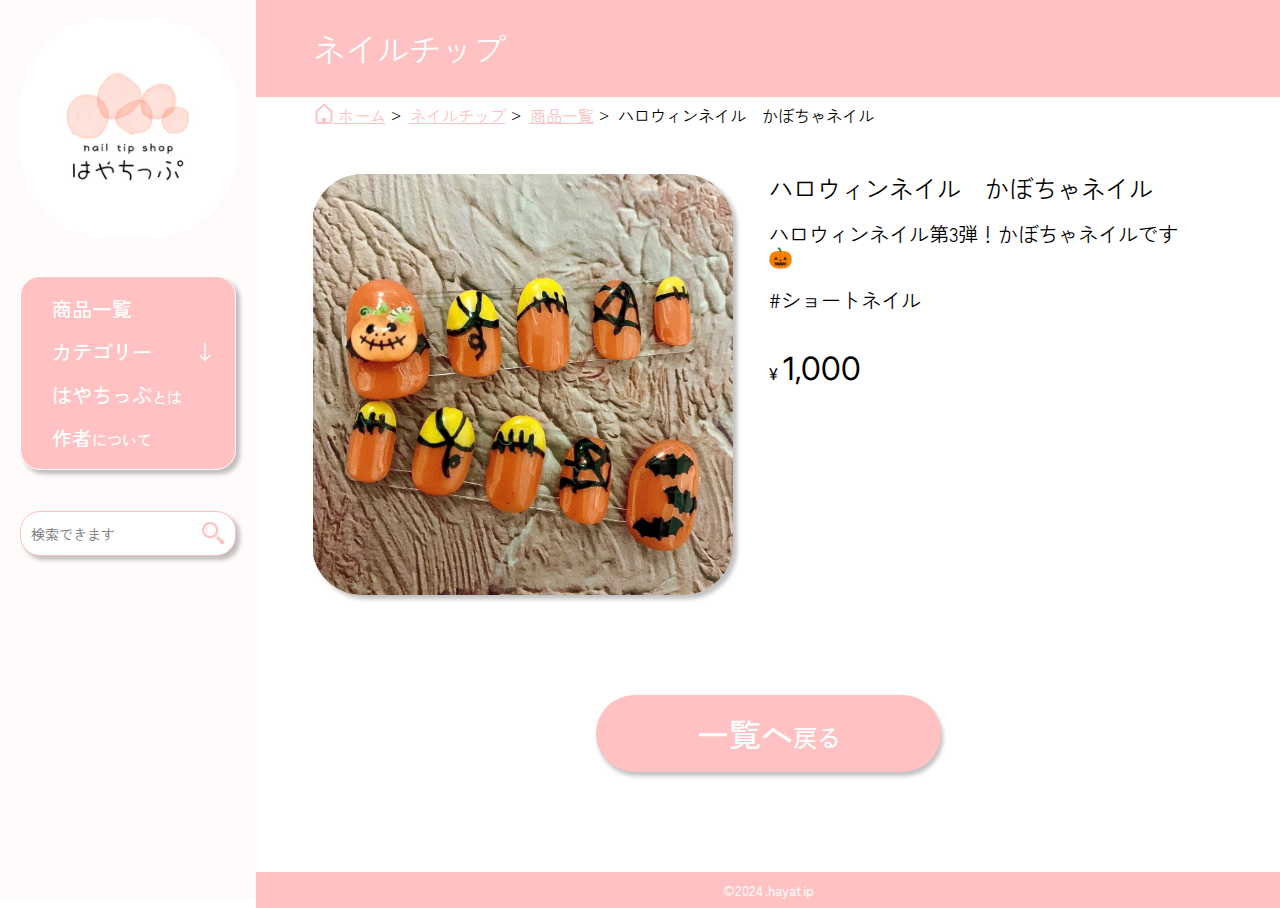
==== html/single.html @ aadc91e4 "詳細ページ" ====
<html lang="ja">
<head>
<meta charset="UTF-8">
<meta name="viewport" content="width=device-width, initial-scale=1">
<title>はやちっぷ - nail tip shop</title>
<link rel="stylesheet" href="css/reset.css">
<link rel="stylesheet" href="css/style.css">
<link href="https://fonts.googleapis.com/css2?family=Zen+Kaku+Gothic+Antique:wght@300;400;500;700;900&display=swap" rel="stylesheet">
<link href="https://fonts.googleapis.com/css2?family=Inter:ital,opsz,wght@0,14..32,100..900;1,14..32,100..900&display=swap" rel="stylesheet">
<link rel="stylesheet" href="js/slick.css">
<script src="js/jquery.js"></script>
<script src="js/slick.js"></script>
<script src="js/index.js"></script>
<meta name="description" content="シンプルなデザインを基本に、個性的な要素も取り入れた作品を制作しています。手頃な価格でご提供しています。">
<meta name=”keywords” content=”はやちっぷ,ネイルチップショップ,ネイルチップ販売,ハンドメイド,オリジナルネイル,ネイルチップス,”>
<link rel="icon" href="image/favicon.ico">
<!--OGP-->
<meta property="og:locale" content="ja_JP">
<meta property="og:locale" content="website">
<meta property="og:title" content="はやちっぷ - nail tip shop">
<meta property="og:description" content="シンプルなデザインを基本に、個性的な要素も取り入れた作品を制作しています。手頃な価格でご提供しています。">
<meta property="og:url" content="https://hayatip.shop/">
<meta property="og:image" content="1200-630.png">
<meta property="og:image:secure_url" content="1200-630.png">
<meta property="og:image:width" content="1200">
<meta property="og:image:height" content="630">
<meta property="og:image:alt" content="”はやちっぷ - nail tip shop">
<meta property="og:image:type" content="image/png">
<!--x-->
<meta name="twitter:card" content="summary" />
<meta name="twitter:site" content="@nytimesbits" />
<meta name="twitter:creator" content="@nickbilton" />
<meta property="og:url" content="https://hayatip.shop/" />
<meta property="og:title" content="はやちっぷ - nail tip shop" />
<meta property="og:description" content="シンプルなデザインを基本に、個性的な要素も取り入れた作品を制作しています。手頃な価格でご提供しています。" />
<meta property="og:image" content="image/png" />

<title>はやちっぷ -nail tip shop-</title>
</head>
<body class="body">

    <header class="header header--detail">
        <h1 class="logo logo--pc logo--sp"><a href="index.html"><img src="image/logo.png" alt="はやちっぷ"></a></h1>
        <div id="js-menu-btn" class="menu-btn">
            <ul>
                <li></li>
                <li></li>
                <li></li>
            </ul>
        </div>
        <nav id="js-menu" class="menu menu--pc menu--sp">
            <ul>
                <li><a href="#">商品一覧</a></li>
                <li>
                    <span class="menu_btn" id="js-category-btn">カテゴリー<i class="menu_btn_arrow"><img src="image/arrow1.svg" alt=""></i></span>
                    <ul class="menu_category" id="js-category-inner">
                        <li><a href="#">ショートネイル</a></li>
                        <li><a href="#">ロングネイル</a></li>
                        <li><a href="#">フットネイル</a></li>
                        <li><a href="#">ネイルピアス</a></li>
                        <li><a href="#">計測用ネイルチップ</a></li>
                    </ul>
                </li>
                <li><a href="#">はやちっぷ<i>とは</i></a></li>
                <li><a href="#">作者<i>について</i></a></li>
            </ul>
        </nav>

        <form action="./" class="side-search">
            <div class="side-search_box">
                <input class="side-search_box_text" type="text" placeholder="検索できます">
                <button class="side-search_box_button" type="submit">
                    <svg version="1.1" id="_x32_" xmlns="http://www.w3.org/2000/svg" xmlns:xlink="http://www.w3.org/1999/xlink" x="0px" y="0px" viewBox="0 0 512 512" xml:space="preserve">
                        <path d="M332.998,291.918c52.2-71.895,45.941-173.338-18.834-238.123c-71.736-71.728-188.468-71.728-260.195,0
                                c-71.746,71.745-71.746,188.458,0,260.204c64.775,64.775,166.218,71.034,238.104,18.844l14.222,14.203l40.916-40.916
                                L332.998,291.918z M278.488,278.333c-52.144,52.134-136.699,52.144-188.852,0c-52.152-52.153-52.152-136.717,0-188.861
                                c52.154-52.144,136.708-52.144,188.852,0C330.64,141.616,330.64,226.18,278.488,278.333z"></path>
                            <path d="M109.303,119.216c-27.078,34.788-29.324,82.646-6.756,119.614c2.142,3.489,6.709,4.603,10.208,2.46
                                c3.49-2.142,4.594-6.709,2.462-10.198v0.008c-19.387-31.7-17.45-72.962,5.782-102.771c2.526-3.228,1.946-7.898-1.292-10.405
                                C116.48,115.399,111.811,115.979,109.303,119.216z"></path>
                            <path d="M501.499,438.591L363.341,315.178l-47.98,47.98l123.403,138.168c12.548,16.234,35.144,13.848,55.447-6.456
                                C514.505,474.576,517.743,451.138,501.499,438.591z"></path>
                        </svg>
                </button>
            </div>
        </form>
    </header>

    <main class="main-archive main">
       <h2 class="main-archive_title main-archive_title--short">ネイルチップ</h2>
       <div class="breadcrumbs">
        <ul class="breadcrumbs_group">
            <li class="breadcrumbs_group_item breadcrumbs_group_item--home">
                <a href="#">
                 <svg xmlns="http://www.w3.org/2000/svg" xmlns:xlink="http://www.w3.org/1999/xlink" version="1.1" id="_x32_" x="0px" y="0px" viewBox="0 0 512 512" xml:space="preserve">
                         <path class="st0" d="M451.679,161.238h-0.015L296.946,16.2C285.488,5.434,270.647-0.023,255.992,0   c-14.654-0.023-29.496,5.434-40.969,16.2L60.321,161.238c-12.078,11.317-18.924,27.144-18.924,43.694v247.174   c-0.016,16.463,6.737,31.584,17.542,42.351c10.758,10.805,25.88,17.55,42.351,17.542h309.42   c16.456,0.008,31.576-6.737,42.351-17.542c10.789-10.758,17.558-25.888,17.542-42.351V204.932   C470.603,188.368,463.741,172.556,451.679,161.238z M422.912,452.107c-0.015,3.446-1.335,6.341-3.586,8.623   c-2.282,2.251-5.185,3.571-8.615,3.578H308.993v-105.97H203.007v105.97H101.29c-3.446-0.015-6.349-1.327-8.631-3.57   c-2.251-2.282-3.571-5.186-3.571-8.631V204.932c0-3.384,1.382-6.59,3.85-8.896L247.655,50.991c2.391-2.236,5.278-3.284,8.336-3.299   c3.059,0.016,5.947,1.064,8.337,3.291l154.718,145.038v0.008c2.468,2.313,3.865,5.534,3.865,8.903V452.107z"/>
                     </svg>
                     ホーム
                 </a>
             </li>
             <li class="breadcrumbs_group_item">
                <a href="#"><span>ネイルチップ</span></a>
             </li>
             <li class="breadcrumbs_group_item">
                <a href="#"><span>商品一覧</span></a>
             </li>
             <li class="breadcrumbs_group_item">
                <span>ハロウィンネイル　かぼちゃネイル</span>
             </li>
        </ul>
       </div>
       <div class="main-single_inner">
            <figure class="main-archive_inner_item_img main-archive_inner_item_img--single">
                <img src="image/item1.jpg" alt="">
            </figure>
            <article class="main-single_inner_content">
                <h3 class="main-single_inner_content_title">ハロウィンネイル　かぼちゃネイル</h3>
                <p class="main-single_inner_content_text">ハロウィンネイル第3弾！かぼちゃネイルです🎃</p>
                <span class="main-single_inner_content_category"><a href="#"><i>#</i>ショートネイル</a></span>
                <p class="main-single_inner_content_price"><span>¥</span><strong>1,000</strong></p>
            </article>
       </div>
       <div class="links">
           <ul>
               <li><a href="#" target="blang"></a></li>
           </ul>
       </div>
       <div class="more-btn"><span class="btn">一覧へ<i>戻る</i></span></div>
    </main>
    <footer class="footer footer--detail">&copy;2024.hayatip</footer>
</body>
</html>
---- html/css/style.css ----
::selection {
    color: #fff;
    background-color: #FFC1C1;
  }

.body{
    position: relative;
    font-family: "Zen Kaku Gothic Antique", sans-serif;
    text-indent: 0.5px;
}

.bg{
    position: absolute;
}
.bg--1{
    left: 0px;
    top: 1245px;
}
.bg--2{
    right: 0px;
    top: 3162px;
}
.bg--3{
    left: 0px;
    top: 3784px;
}
@media screen and (max-width: 914px) {
    .bg--3{
        display: none;
    }
}

.header{
    width: 20%;
    position: fixed;
    top: 0px;
    left: 0px;
    z-index: 2;
}
@media screen and (max-width: 1201px) {
    .header{
        width: 100%;
        position: relative;
        top: 0px;
        left: 0px;
        background: #FFFBFB;
    }
}

.header.header--detail{
    background: #FFFBFB;
    height: 100%;
}
@media screen and (max-width: 1201px) {
    .header.header--detail{
        height: inherit;
    }
}

.logo{
    width: 100%;
    padding: 8%;
}

.logo--pc{
    z-index: 1;
    position: relative;
}

@media screen and (max-width: 1201px) {
    .logo--sp{
        padding: 0%;
        z-index: 1;
        position: relative;
        padding: 20px 0px;
    }
}

.logo img{
    width: 100%;
}
@media screen and (max-width: 1201px) {
    .logo--sp img{
        width: 150px;
        display: block;
        margin: auto;
    }
}
@media screen and (max-width: 914px) {
    .logo--sp img{
        width: 80px;
    }
}

/*メニュー*/
.menu{
    padding: 8% !important;
}
@media screen and (max-width: 1201px) {
    .menu--sp{
       display: block;
       position: absolute;
    }
    .menu--sp.is-open{
        position: fixed;
        z-index: 2;
        top: 100px;
        left: calc(50% - (190px / 2));
        padding: 0px;
    }
    .menu--sp > ul{
        transition: all 0s 0s;
        opacity: 0;
        transform: translateX(-10%);
    }
    .menu--sp.is-open > ul{
        transition: all .5s .5s;
        opacity: 1;
        transform: translateX(0%);
    }
}
@media screen and (max-width: 1201px) {
    .menu{
        padding: 0% !important;
    }
}

.menu > ul{
    background: #FFC1C1;
    border: #fff 1px solid;
    padding: 10px 0px;
    box-shadow: rgb(0 0 0 / .25) 4px 4px 4px;
    border-radius: 20px;
}
@media screen and (max-width: 1201px) {
    .menu > ul{
        box-shadow: 0px 0px 0px ;
        border-radius: 0px;
        border: 0px;
        background: none;
    }
}

.menu > ul li{
    font-size: 24px;
    font-weight: 500;
}
@media screen and (max-width: 1350px) {
    .menu > ul li{
        font-size: 20px;
    }
}
@media screen and (max-width: 1201px) {
    .menu > ul li{
        font-size: 20px;
        opacity: 0;
        transform: translateX(-10%);
        text-align: center;
    }

    .menu.is-open > ul li{
        opacity: 1;
        transform: translateX(0%);
    }
}

.menu > ul li a,
.menu > ul li span,
.menu_btn_arrow img{
    transition:all .5s;
}

.menu > ul li a:hover,
.menu > ul li span:hover{
    color: #F9907F;
}


.menu ul li a,
.menu ul li span
{
    display: block;
    color: #fff;
    padding: 10px 30px;
    background-size: cover;
}

.menu ul li i{
    font-style: normal;
    font-size:20px;
}
@media screen and (max-width: 1350px) {
    .menu ul li i{
        font-size: 15px;
    }
}

/*スマホメニュー*/
.menu-btn{
    display: none;
    width: 100px;
    height: 100px;
    background: #FFC1C1;
    position: fixed;
    top: 47px;
    right: 20px;
    border-radius: 100px;
    z-index:2;
    transition: all .5s;
}
@media screen and (max-width: 914px) {
    .menu-btn{
        width: 80px;
        height: 80px;
        top: 20px;
    }
}

.menu-btn.is-open{
    width: 100vw;
    height: 100vh;
    top: 0px;
    right: 0px;
    border-radius: 0px;
    position: fixed;
}
.menu-btn.is-open ul{
    width:100vw;
}
.menu-btn.is-open ul li{
    left: calc(50% - 25px);
}
@media screen and (max-width: 914px) {
    .menu-btn.is-open ul li{
        left: calc(50% - 25px);
    }
}

.menu-btn.is-open ul li:first-child{
    transform: rotate(45deg);
    top: 50px;
}

.menu-btn.is-open ul li:last-child{
    transform: rotate(-45deg);
    top: 50px;
}

.menu-btn.is-open ul li:nth-child(2){
    opacity: 0;
}

@media screen and (max-width: 1201px) {
    .menu-btn{
        display: block;
        cursor: pointer;
    }
    .menu-btn ul{
        width: 100%;
        height: 100%;
    }
    .menu-btn ul li{
        display: inline-block;
        width: 50px;
        height: 4px;
        background: #FFFBFB;
        position: absolute;
        left: 25%;
        border-radius: 2px;
        transition: all .5s;
    }
    .menu-btn ul li:first-child{
        top: 34px;
    }
    .menu-btn ul li:nth-child(2){
        top: 48px;
        opacity: 1;
    }
    .menu-btn ul li:last-child{
        top: 63px;
    }
}
@media screen and (max-width: 914px) {
    .menu-btn ul li{
        left: 20%;
    }
    .menu-btn ul li:first-child{
        top: 25px;
    }
    .menu-btn ul li:nth-child(2){
        top: 40px;
        opacity: 1;
    }
    .menu-btn ul li:last-child{
        top: 55px;
    }
}

/*メイン*/
@media screen and (max-width: 1201px) {
    .main{
        padding: 20px 20px 0px 20px !important;
    }
}

.main-index{
    width: 80%;
    position: relative;
    left: 20%;
    padding: 3% 3% 0% 0%;
}
@media screen and (max-width: 1201px) {
    .main-index{
        width: 100%;
        position: relative;
        left: 0%;
        margin-top: 30px;
    }
}

.main-archive{
    width: 80%;
    margin-left: 20%;
}
@media screen and (max-width: 1201px) {
    .main-archive{
        width: 100%;
        margin-left:0%;
        padding: 0px !important;
    }
}

.main-index .main-index_catch {
    background: url("../image/top.png") no-repeat;
    background-size: cover;
    height: 460px;
    border-radius: 20px;
    position: relative;
    transition: all .5s;
}
.main-index .main-index_catch:hover{
    opacity: 0.7;
}
.main-index .main-index_catch:hover .main-index_btn{
    background: #F9907F;
}
@media screen and (max-width: 914px) {
    .main-index .main-index_catch{
        margin-bottom: 140px;
        height: 370px;
    }
}
@media screen and (max-width: 413px) {
    .main-index .main-index_catch{
        height: 300px;
    }
}
@media screen and (max-width: 321px) {
    .main-index .main-index_catch{
        height: 270px;
    }
}

@media screen and (max-width: 914px) {
    .main-index .main-index_catch h2{
        width: 100%;
        display: block;
    }
    .main-index .main-index_catch h2 img{
        width: 90%;
        left: 0px;
        position: relative;
        display: block;
        margin: auto;
    }
}

.main-index .main-index_catch a{
    display: block;
    width: 100%;
    height: 460px;
}
@media screen and (max-width: 914px) {
    .main-index .main-index_catch a{
        height: 370px;
    }
}


.main-index .main-index_catch img{
    position: absolute;
    top: 91px;
    left: 49px;
}

.main-index_btn{
    background: #FFC1C1;
    position: absolute;
    left: calc(50% - (347px / 2));
    width: 347px;
    text-align: center;
    bottom: 98px;
    color: #fff;
    padding: 15px 0px;
    font-weight: 500;
    border-radius: 20px;
    transition: all .5s;
}

@media screen and (max-width: 914px) {
    .main-index_btn{
        width: 80%;
        left: 10%;
        bottom: 20px;
    }
}

.main-index_slider{
    overflow: hidden;
    height: 206px;
    margin: 10px 10px 200px 10px;
}
@media screen and (max-width: 914px) {
    .main-index_slider{
        display: none;
    }
}

.main-index_slider_items div {
    padding: 0px 1.5px;
    background: #fff;
}

.main-index_slider_items div img{
    width: 100%;
}

/*category*/
.menu_btn{
    cursor: pointer;
    position: relative;
}
.menu_btn_arrow{
    transform: rotate(90deg);
    transition: transform .5s;
    width: 18px;
    height: 10px;
    display: inline-block;
    position: absolute;
    right: 20px;
    top: 16px;
}
.menu_btn.is-open .menu_btn_arrow{
    transform: rotate(-90deg);
}

.menu_btn_arrow img{
    width:100%;
}
.menu_category{
    display: none;
}
.menu_category li{
    font-size: 14px !important;
    padding-left: 20px;
}
@media screen and (max-width: 1260px) {
.menu_category li{
    font-size: 12px !important;
    padding-left: 0px;
    text-align: center;
}
}

/*検索*/
.side-search{
    padding: 8%;
}
@media screen and (max-width: 1201px) {
    .side-search{
        display: none;
    }
}

.side-search_box{
    border: 1px solid #FFC1C1;
    border-radius: 20px;
    width: 100%;
    box-shadow: rgb(0 0 0 / .25) 4px 4px 4px;
    background: #fff;
    display: flex;
}

.side-search_box_text{
    width: 80%;
    padding: 10px;
    font-size: 14px;
}

.side-search_box_button{
    width: 20%;
    text-align: center;
    padding: 10px;
}

.side-search_box_button svg path{
    fill: #FFC1C1;
}
/*btn*/
.btn{
    background: #FFC1C1;
    color: #fff;
    padding: 15px 0px;
    display: inline-block;
    text-align: center;
    border-radius: 20px;
    font-weight: 500;
    box-shadow: rgb(0 0 0 / .25) 2px 4px 4px;
    transition: all .5s;
}
.btn:hover{
    background: #F9907F;
}
@media screen and (max-width: 914px) {
    .btn{
        font-size: 16px !important;
    }
}

.btn span{
    position: absolute;
    top: 20px;
    left: calc(50% + 60px);
}
@media screen and (max-width: 914px) {
    .btn span{
        top: 18px;
    }
}

.btn--index{
    font-size: 20px;
    width: 276px;
    position: absolute;
    bottom: 0px;
    left: calc(50% - (276px / 2));
    bottom: -20px;
}

.btn--keisoku{
    font-size: 20px;
    display: block; 
    margin: auto;
    font-size: 15px;
    margin-top: 10px;
    background: #F9907F;
    box-shadow: rgba(0, 0, 0, 0.1) 0 20px 25px -5px, rgba(0, 0, 0, 0.04) 0 10px 10px -5px;
}
.btn--keisoku:hover{
    background: #FFC1C1;
}
@media screen and (max-width: 914px) {
    .btn--keisoku{
        margin-top: 30px;
        margin-bottom: 30px;
    }
}

/*はやちっぷとは*/
.main-index_content{
    margin: 8% 8% 20% 8%;
    background: #FFFBFB;
    box-shadow: rgb(0 0 0 / .25) 2px 4px 4px;
    position: relative;
}
@media screen and (max-width: 914px) {
    .main-index_content{
        margin: 0px 0px 150px 0px;
    }
}

.main-index_content_item{
    width: 274px;
    position: absolute;
    top: -180px;
    left: -170px;
    z-index: 1;
}
@media screen and (max-width: 1201px) {
    .main-index_content_item{
        left: -80px !important;
        top: -234px !important;
    }
}
@media screen and (max-width: 914px) {
    .main-index_content_item{
        display: none;
    }
}

.main-index_content_item img{
    width: 100%;
}

.main-index_content--right{
    padding: 3% 8% 3% 3%;
}

.main-index_content--left{
    padding: 3% 3% 3% 8%;
}
@media screen and (max-width: 914px) {
    .main-index_content--left{
        padding: 15px 15px 15px 15px;
    }
}

.main-index_content--btn{
    padding: 3% 8% 9% 3% !important;
}
@media screen and (max-width: 914px) {
    .main-index_content--btn{
        padding: 15px 15px 100px 15px !important;
    }
}

.main-index_content_title{
    background: #FFC1C1;
    display: inline-block;
    -ms-writing-mode: tb-rl;
    writing-mode: vertical-rl;
    position: absolute;
    padding: 10px 10px 30px 10px;
    font-size: 48px;
    color: #fff;
    font-weight: bold;
    box-shadow: rgb(0 0 0 / .25) 2px 4px 4px;
    line-height: 5.0rem;
    letter-spacing: 1.2rem;
    text-indent: 1em;
    border-radius: 30px;
}
@media screen and (max-width: 914px) {
    .main-index_content_title{
        font-size: 24px;
        line-height: 4.0rem;
        -ms-writing-mode: horizontal-tb;
        writing-mode: horizontal-tb;
        text-indent: 0;
        padding: 10px 10px 10px 10px;
        margin-bottom: 30px !important;
        letter-spacing: 1rem;
        display: block;
        margin: auto;
        position: static;
        right:initial !important;
        margin-top: -50px;
        text-align: center;
    }
}

.main-index_content_title span{
    font-size: 32px;
}
@media screen and (max-width: 914px) {
    .main-index_content_title span{
        font-size: 16px;
    }
}

.main-index_content_title--right{
    right: -45px;
    top: -120px;
}
@media screen and (max-width: 914px) {
    .main-index_content_title--right{
        right:0px;
    }
}

.main-index_content_title--right strong{
    font-size: 36px;
    font-weight: bold;
}
@media screen and (max-width: 914px) {
    .main-index_content_title--right strong{
        font-size: 16px !important;
    }
}

.main-index_content_title--left{
    left: -45px;
    top: -120px;
}
@media screen and (max-width: 914px) {
    .main-index_content_title--left{
        left: 0px;
    }
}

.main-index_content_text{
    font-size: 20px;
    line-height: 35px;
    margin-bottom: 100px;
}
@media screen and (max-width: 914px) {
    .main-index_content_text{
        font-size: 16px;
        line-height: 29px;
        margin-bottom: 25px;
    }
}

.main-index_content_text--kounyu{
    margin-bottom: 50px;
}

.main-index_content_inner_title{
    font-size: 24px;
    font-weight: bold;
    text-align: center;
    color: #fff;
    -webkit-text-stroke-width: 1px;
    -webkit-text-stroke-color: black;
    text-shadow: rgb(0 0 0 / .25) 2px 4px 4px;
    margin-bottom: 48px;
}
@media screen and (max-width: 914px) {
    .main-index_content_inner_title{
        margin-bottom: 24px;
        font-size: 20px;
        line-height: 29px;
        -webkit-text-stroke-width: 0.5px;
    }
}

@media screen and (max-width: 914px) {
    .main-index_content_inner_left{
        line-height: 29px;
    }
}


.main-index_content_inner_group{
    display: flex;
}
@media screen and (max-width: 914px) {
    .main-index_content_inner_group{
        display: block;
    }
}

.main-index_content_inner_group p{
    font-size: 20px;
    padding-left: 10px;
    line-height: 35px;
}
@media screen and (max-width: 914px) {
    .main-index_content_inner_group p{
        font-size: 16px;
        padding-left: 0px;
        line-height: 29px;
    }
}

.main-index_content_inner_group_figure{
    width: 244px;
}
@media screen and (max-width: 914px) {
    .main-index_content_inner_group_figure{
        width: 100%;
    }
    .main-index_content_inner_group_figure img{
        width: 100%;
    }
}

/*作者について*/
.main-index_content_inner--sakusya{
    display: flex;
    font-size: 20px;
    line-height: 35px;
}
@media screen and (max-width: 914px) {
    .main-index_content_inner--sakusya{
        font-size: 16px;
        display: block;
    }
}

.main-index_content_title--sakusya strong{
    font-size: 64px;
    font-weight: 500;
}
@media screen and (max-width: 914px) {
    .main-index_content_title--sakusya strong{
        font-size: 32px;
    }
}


.main-index_content_title--sakusya span{
    font-size: 40px;
}
@media screen and (max-width: 914px) {
    .main-index_content_title--sakusya span{
        font-size: 20px;
    }
}

.main-index_content_title--sakusya i{
    font-style: normal;
    font-size: 32px;
}
@media screen and (max-width: 914px) {
    .main-index_content_title--sakusya i{
        font-size: 16px;
    }
}

.main-index_content_inner--sakusya h4{
    margin-top: 40px !important;
}

.main-index_content_inner--sakusya ul li{
    list-style: disc;
    margin-left: 40px;
}

.main-index_content_inner_image{
    width: 324px;
}
@media screen and (max-width: 914px) {
    .main-index_content_inner_image{
        margin-top: 30px;
    }
    .main-index_content_inner_image,
    .main-index_content_inner_image img{
        width: 100%;
    }
}

/*はやちっぷが選ばれる3つの理由*/
.reason{
    position: relative;
    padding: 0px 11%;
}
@media screen and (max-width: 1201px) {
    .reason{
        padding: 0px;
    }
}

.reason-tiele{
    text-align: center;
    margin-bottom: 100px;
    position: relative;
    z-index: 1;
}

.reason-tiele_sub{
    font-size: 14px;
    letter-spacing: 0.3em;
    display: block;
    padding-bottom: 20px;
    font-weight: 500;
}

.reason-tiele_sub-title{
    font-size: 32px;
    font-weight: bold;
    letter-spacing: 0.15em;
    -webkit-text-stroke-width: .5px;
    -webkit-text-stroke-color: #fff;
}

.reason-tiele_sub-title strong{
    font-weight: 600;
    font-size: 48px;
    margin-right: -10px;
}

.reason-tiele_sub-title i{
    font-style: normal;
    font-weight: 600;
    font-size: 48px;
    margin: 0px -10px;
}

.reason-section{
    margin-bottom: 100px;
}
@media screen and (max-width: 914px) {
    .reason-section{
        margin-bottom: 50px;
    }
}

.reason-section_item{
    position: absolute;
    top: 0px;
    left: 0%;
}

.reason-section--last{
    margin-bottom: 200px;
}
@media screen and (max-width: 914px) {
    .reason-section--last{
        margin-bottom: 100px;
    }
}

.reason-section_figure{
    text-align: center;
    position: relative;
    z-index: 1;
}
@media screen and (max-width: 914px) {
    .reason-section_figure{
        width: 100%;
    }

    .reason-section_figure img{
        width: 100%;
    }
}

.reason-section_inner{
    margin-top: -50px;
}

.reason-section_inner_text{
    background: #fff;
    display: block;
    position: relative;
    font-size: 16px;
    line-height:35px;
    width: 667px;
    margin: auto;
}
@media screen and (max-width: 914px) {
    .reason-section_inner_text{
        width: 100%;
        padding: 0px 30px 30px 30px;
    }
}

.reason-section_inner_title{
    text-align:center;
    position: relative;
    z-index: 2;
}

.reason-section_inner_title_item{
    display: inline-block;
    padding: 20px 10%;
    background: #fff;
    font-size: 23px;
    font-weight: bold;
}

/*パンくず*/
.breadcrumbs{
    padding: 5px 56px 50px 56px;
}
@media screen and (max-width: 1201px) {
    .breadcrumbs{
        padding: 5px 15px 50px 15px;
    }
}

.breadcrumbs_group_item--home path{
    fill: #FFC1C1 !important;
}

.breadcrumbs_group_item--home svg{
    width: 20px;
    position: relative;
    top: 2px;
}
.breadcrumbs_group_item--home a{
    display: inline-block;
    color: #FFC1C1;
    text-decoration: underline;
}
.breadcrumbs_group_item--home a:hover{
    text-decoration: none;
}

.breadcrumbs_group_item a{
    color: #FFC1C1;
    text-decoration: underline;
}
.breadcrumbs_group_item a:hover{
    text-decoration: none;
}

.breadcrumbs_group_item{
    display: inline-block;
}

.breadcrumbs_group_item:before{
    content: ">";
    display: inline-block;
    position: relative;
    top: -2px;
    margin-right: 5px;
}
.breadcrumbs_group_item:first-child:before{
    display: none;
}

/*下層タイトル*/
.main-archive_title{
    background: #FFC1C1;
    font-size: 32px;
    color: #fff;
    padding: 30px 56px;
}
@media screen and (max-width: 1201px) {
    .main-archive_title{
        font-size: 20px;
        text-align: center;
        font-weight: 500;
    }
}

/*一覧ページ*/
.main-archive_inner{
    padding: 0px 110px;
    display: flex;
    flex-wrap: wrap;
}
@media screen and (max-width: 1201px) {
    .main-archive_inner{
        padding: 0px 15px;
    }
}

.main-archive_inner_item{
    width: 33.333333%;
    padding: 0px 4.5px 60px 4.5px;
    position: relative;
}
@media screen and (max-width: 914px) {
    .main-archive_inner_item{
        width: 50%;
    }
}
@media screen and (max-width: 490px) {
    .main-archive_inner_item{
        width: 100%;
    }
}

.main-archive_inner_item a:hover .main-archive_inner_item_img img{
    transform: scale(1.2);
}

.main-archive_inner_item_title{
    padding: 0px 20px;
    margin: 10px 0px;
    font-size: 16px;
    line-height: 25px;
    transition: all .3s;
}
.main-archive_inner_item a:hover .main-archive_inner_item_title{
    color: #F9907F;
}

.main-archive_inner_item_img{
    border-radius: 50px;
    overflow: hidden;
    box-shadow: 4px 4px 4px rgba(0, 0, 0, 0.25);
    transition: all .3s;
}
.main-archive_inner_item a:hover .main-archive_inner_item_img{
    box-shadow: 0px 0px 0px;
}

.main-archive_inner_item_img,
.main-archive_inner_item_img img{
    width: 100%;
}

.main-archive_inner_item_img img{
    transform: scale(1);
    transition: all .5s;
}

.main-archive_inner_item_category{
    text-align: center;
    display: block;
    position: absolute;
    width: 100%;
    top: -10px;
    z-index: 1;
}

.main-archive_inner_item_category span{
    color: #fff;
    font-size: 20px;
    padding: 5px 20px;
    border-radius: 20px;
}

.main-archive_inner_item_category--short span{
    background: #FF6F61;
}
.main-archive_inner_item_category--long span{
    background: #A761FF;
}
.main-archive_inner_item_category--foot span{
    background: #61A0FF;
}
.main-archive_inner_item_category--earrings span{
    background: #FF72A5;
}
.main-archive_inner_item_category--measurement span{
    background: #51D9B8;
}

.main-archive_inner_item_price{
    padding: 0px 20px;
    font-weight: 500;
    font-size: 20px;
    font-family: "Inter", sans-serif;
    transition: all .3s;
}

.main-archive_inner_item a:hover .main-archive_inner_item_price{
    color: #FF6F61;
}

.main-archive_inner_item_price span{
    font-size: 16px;
}

/*もっと見るボタン*/
.more-btn{
    text-align: center;
    margin-bottom: 100px;
}

.more-btn span{
    border-radius: 40px;
    font-size: 32px;
    padding: 20px 100px;
    font-weight: 500;
    cursor: pointer;
}

.more-btn span i{
    font-style: normal;
    font-size: 24px;
}
@media screen and (max-width: 914px) {
    .more-btn span i{
        font-size: 12px;
    }
}

/*詳細ページ*/
.main-single_inner{
    padding: 0px 56px;
    display: flex;
    flex-wrap: wrap;
    margin-bottom: 100px;
}

.main-archive_inner_item_img--single{
    width: calc(50% - 35px);
}

.main-single_inner_content{
    width: 50%;
    padding-left: 35px;
}

.main-single_inner_content_title{
    font-size: 24px;
    margin-bottom: 20px;
}

.main-single_inner_content_text{
    font-size: 20px;
    margin-bottom: 20px;
}

.main-single_inner_content_category{
    margin-bottom: 40px;
    font-size: 20px;
    display: block;
}

.main-single_inner_content_category a{
    transition: all .5s;
}

.main-single_inner_content_category a:hover{
    color: #FF6F61;
}

.main-single_inner_content_category i{
    font-style: normal;
}

.main-single_inner_content_price{
    font-size: 32px;
    font-family: "Inter", sans-serif;
}

.main-single_inner_content_price span{
    font-size: 16px;
}

.main-single_inner_content_price strong{
    font-weight: 400;
    margin-left: 5px;
}

/*フッター*/
.footer{
    text-align: center;
    margin: 20px 0px 0px 0px;
    font-size: 14px;
    font-weight: 500;
    color: #FFFBFB;
    background: #FFC1C1;
    padding: 10px 0px;
}

.footer--detail{
    width: 80%;
    margin-left: 20%;
}
@media screen and (max-width: 1201px) {
    .footer--detail{
        width: 100%;
        margin-left: 0%;
    } 
}
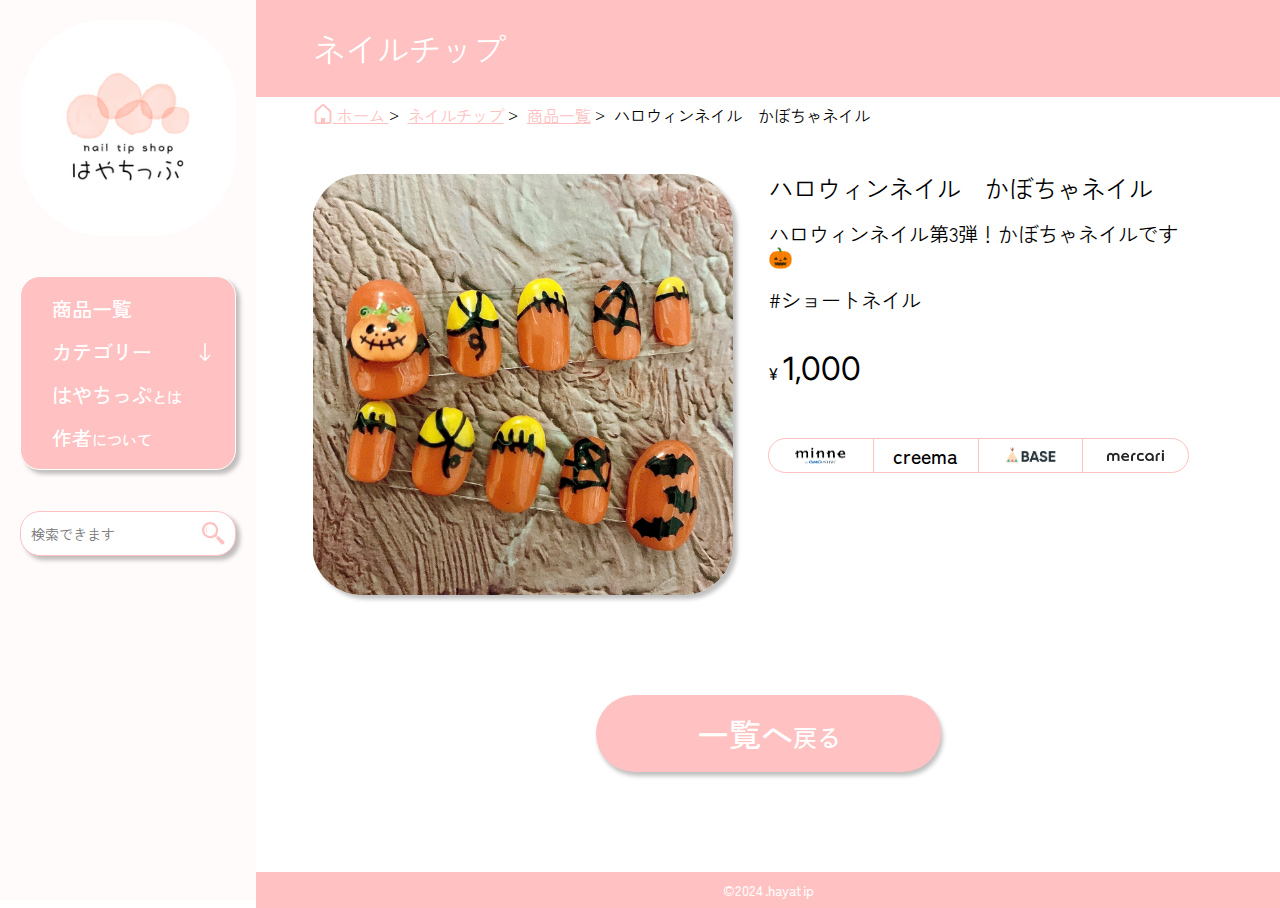
==== commit 85ed458b: "詳細ページ" ====
--- a/html/single.html
+++ b/html/single.html
@@ -118,6 +118,14 @@
                 <p class="main-single_inner_content_text">ハロウィンネイル第3弾！かぼちゃネイルです🎃</p>
                 <span class="main-single_inner_content_category"><a href="#"><i>#</i>ショートネイル</a></span>
                 <p class="main-single_inner_content_price"><span>¥</span><strong>1,000</strong></p>
+                <div class="single-links">
+                    <ul class="single-links_group">
+                        <li><a href="#"><img src="image/minne.png" alt="minne"></a></li>
+                        <li><a href="#">creema</a></li>
+                        <li><a href="#"><img src="image/base.png" alt="BASE"></a></li>
+                        <li><a href="#"><img src="image/mercari.png" alt="mercari"></a></li>
+                    </ul>
+                </div>
             </article>
        </div>
        <div class="links">
--- a/html/css/style.css
+++ b/html/css/style.css
@@ -967,6 +967,7 @@
 @media screen and (max-width: 1201px) {
     .breadcrumbs{
         padding: 5px 15px 50px 15px;
+        line-height: 25px;
     }
 }
 
@@ -988,21 +989,27 @@
     text-decoration: none;
 }
 
+@media screen and (max-width: 914px) {
+.breadcrumbs_group_item {
+    display: inline;
+}
+}
 .breadcrumbs_group_item a{
     color: #FFC1C1;
     text-decoration: underline;
+    display: inline;
 }
 .breadcrumbs_group_item a:hover{
     text-decoration: none;
 }
 
 .breadcrumbs_group_item{
-    display: inline-block;
+    display: inline;
 }
 
 .breadcrumbs_group_item:before{
     content: ">";
-    display: inline-block;
+    display: inline;
     position: relative;
     top: -2px;
     margin-right: 5px;
@@ -1168,24 +1175,53 @@
     flex-wrap: wrap;
     margin-bottom: 100px;
 }
+@media screen and (max-width: 914px) {
+    .main-single_inner{
+        padding: 0px 15px;
+        display: block;
+    }
+}
 
 .main-archive_inner_item_img--single{
     width: calc(50% - 35px);
+}
+@media screen and (max-width: 914px) {
+    .main-archive_inner_item_img--single{
+        width: 100%;
+        margin-bottom: 20px;
+    }
 }
 
 .main-single_inner_content{
     width: 50%;
     padding-left: 35px;
 }
+@media screen and (max-width: 914px) {
+    .main-single_inner_content{
+        width: 100%;
+        padding-left: 0px;
+    }
+}
 
 .main-single_inner_content_title{
     font-size: 24px;
     margin-bottom: 20px;
 }
+@media screen and (max-width: 914px) {
+    .main-single_inner_content_title{
+        font-size: 20px;
+        margin-bottom: 20px;
+    }
+}
 
 .main-single_inner_content_text{
     font-size: 20px;
     margin-bottom: 20px;
+}
+@media screen and (max-width: 914px) {
+    .main-single_inner_content_text{
+        font-size: 16px;
+    }
 }
 
 .main-single_inner_content_category{
@@ -1193,6 +1229,11 @@
     font-size: 20px;
     display: block;
 }
+@media screen and (max-width: 914px) {
+    .main-single_inner_content_category{
+        font-size: 16px;
+    }
+}
 
 .main-single_inner_content_category a{
     transition: all .5s;
@@ -1210,14 +1251,93 @@
     font-size: 32px;
     font-family: "Inter", sans-serif;
 }
+@media screen and (max-width: 914px) {
+    .main-single_inner_content_price{
+        font-size: 20px;
+    }
+}
 
 .main-single_inner_content_price span{
     font-size: 16px;
+}
+@media screen and (max-width: 914px) {
+    .main-single_inner_content_price span{
+        font-size: 12px;
+    }
 }
 
 .main-single_inner_content_price strong{
     font-weight: 400;
     margin-left: 5px;
+}
+
+/*ショップリンク*/
+.single-links{
+    width: 100%;
+    margin-top: 50px;
+}
+
+.single-links_group{
+    display: flex;
+    flex-wrap: wrap;
+    width: 100%;
+    border: 1px solid #FFC1C1;
+    border-radius: 30px;
+    overflow: hidden;
+}
+
+.single-links_group li{
+    width: 25%;
+    display: flex;
+    justify-content: space-around;
+    border-right: 1px solid #FFC1C1;
+}
+.single-links_group li:nth-child(2){
+    align-items: flex-start;
+}
+.single-links_group li:last-child{
+    border-right: none;
+}
+
+@media screen and (max-width: 914px) {
+    .single-links_group li{
+        width: 50%;
+    }
+    .single-links_group li:first-child{
+        border-bottom: 1px solid #FFC1C1;
+    }
+    .single-links_group li:nth-child(2){
+        align-items:center;
+        border-bottom: 1px solid #FFC1C1;
+        border-right: none;
+    }
+}
+
+.single-links_group li a{
+    display: flex;
+    align-items: center;
+    font-size: 20px;
+    font-weight: 500;
+    width: 100%;
+    height: 100%;
+    text-align: center;
+    justify-content: space-around;
+    padding: 5px 0px;
+    transition: all .5s;
+
+}
+.single-links_group li a:hover{
+    background: #FFC1C1;
+}
+@media screen and (max-width: 914px) {
+    .single-links_group li a{
+        font-size: 6vw;
+    }
+}
+
+.single-links_group li a img{
+    width: 55%;
+    height: auto;
 }
 
 /*フッター*/
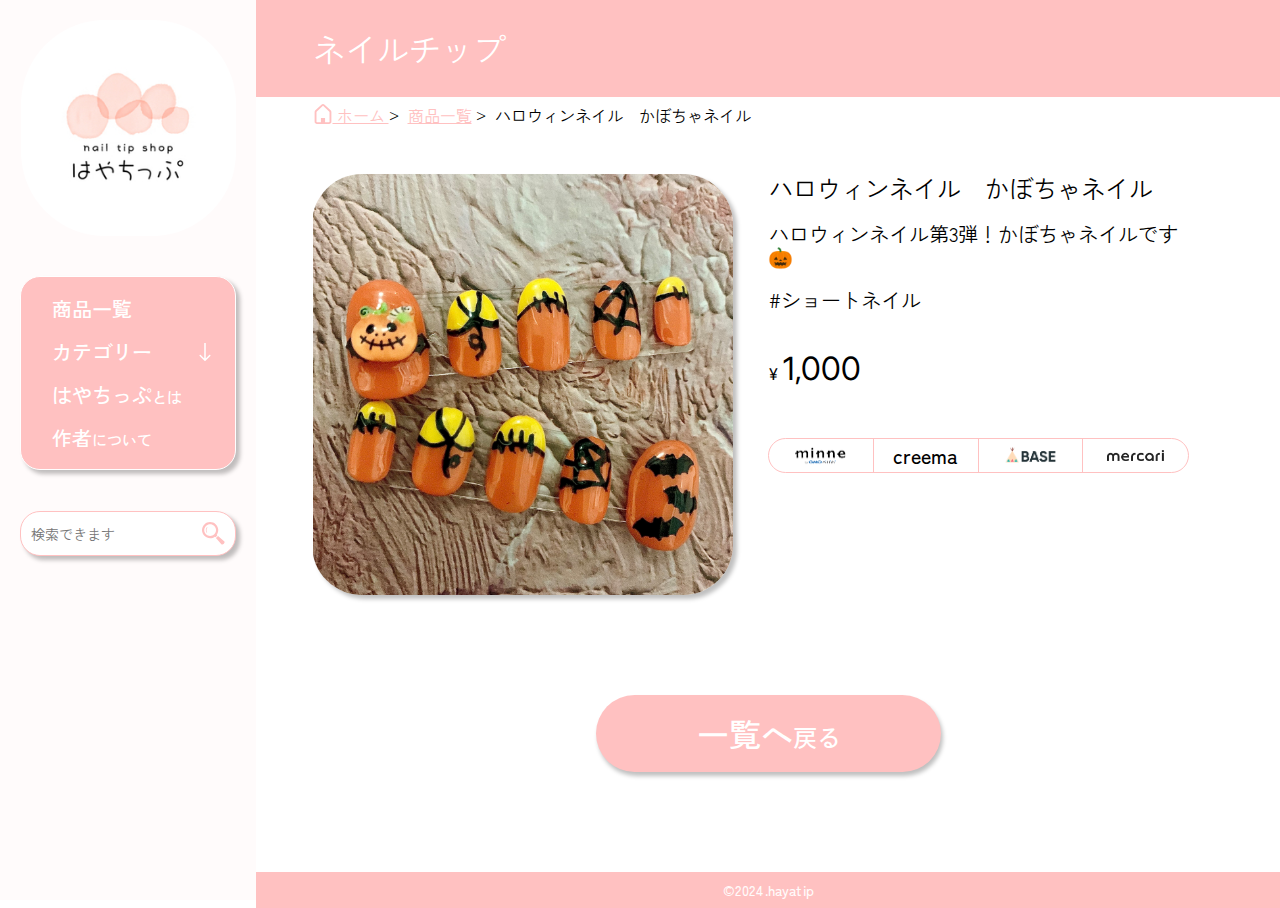
==== commit 9f6a603b: "パンクず" ====
--- a/html/single.html
+++ b/html/single.html
@@ -99,9 +99,6 @@
                  </a>
              </li>
              <li class="breadcrumbs_group_item">
-                <a href="#"><span>ネイルチップ</span></a>
-             </li>
-             <li class="breadcrumbs_group_item">
                 <a href="#"><span>商品一覧</span></a>
              </li>
              <li class="breadcrumbs_group_item">
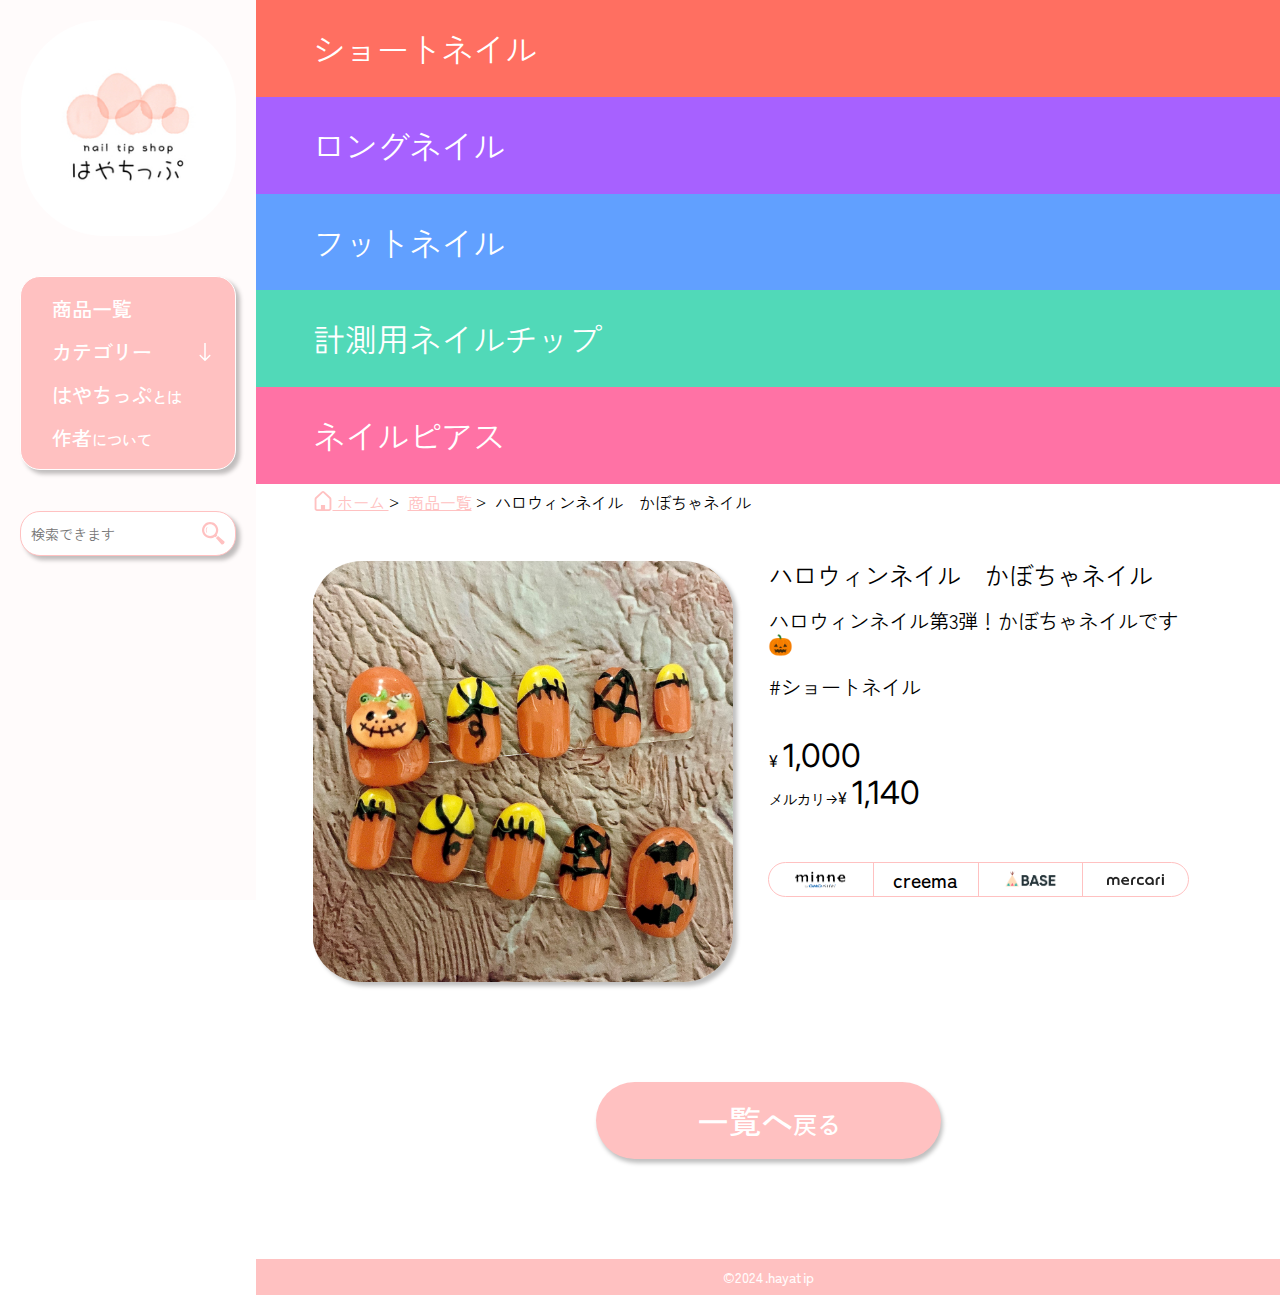
==== commit be12bbae: "タイトルの色" ====
--- a/html/single.html
+++ b/html/single.html
@@ -87,7 +87,11 @@
     </header>
 
     <main class="main-archive main">
-       <h2 class="main-archive_title main-archive_title--short">ネイルチップ</h2>
+        <h2 class="main-archive_title main-archive_title--short">ショートネイル</h2>
+        <h2 class="main-archive_title main-archive_title--long">ロングネイル</h2>
+        <h2 class="main-archive_title main-archive_title--foot">フットネイル</h2>
+        <h2 class="main-archive_title main-archive_title--measurement">計測用ネイルチップ</h2>
+        <h2 class="main-archive_title main-archive_title--earrings">ネイルピアス</h2>
        <div class="breadcrumbs">
         <ul class="breadcrumbs_group">
             <li class="breadcrumbs_group_item breadcrumbs_group_item--home">
@@ -115,12 +119,13 @@
                 <p class="main-single_inner_content_text">ハロウィンネイル第3弾！かぼちゃネイルです🎃</p>
                 <span class="main-single_inner_content_category"><a href="#"><i>#</i>ショートネイル</a></span>
                 <p class="main-single_inner_content_price"><span>¥</span><strong>1,000</strong></p>
+                <p class="main-single_inner_content_price"><i>メルカリ→</i><span>¥</span><strong>1,140</strong></p>
                 <div class="single-links">
                     <ul class="single-links_group">
-                        <li><a href="#"><img src="image/minne.png" alt="minne"></a></li>
-                        <li><a href="#">creema</a></li>
-                        <li><a href="#"><img src="image/base.png" alt="BASE"></a></li>
-                        <li><a href="#"><img src="image/mercari.png" alt="mercari"></a></li>
+                        <li><a href="https://minne.com/items/41228514" target="_blank"><img src="image/minne.png" alt="minne"></a></li>
+                        <li><a href="https://www.creema.jp/item/18306952/detail" target="_blank">creema</a></li>
+                        <li><a href="https://hayachip.base.shop/items/92120847" target="_blank"><img src="image/base.png" alt="BASE"></a></li>
+                        <li><a href="https://jp.mercari.com/item/m76211266527" target="_blank"><img src="image/mercari.png" alt="mercari"></a></li>
                     </ul>
                 </div>
             </article>
--- a/html/css/style.css
+++ b/html/css/style.css
@@ -1033,6 +1033,22 @@
     }
 }
 
+.main-archive_title--short{
+    background: #FF6F61;
+}
+.main-archive_title--long{
+    background:#A761FF;
+}
+.main-archive_title--foot{
+    background:#61A0FF;
+}
+.main-archive_title--measurement{
+    background:#51D9B8;
+}
+.main-archive_title--earrings{
+    background: #FF72A5;
+}
+
 /*一覧ページ*/
 .main-archive_inner{
     padding: 0px 110px;
@@ -1251,9 +1267,13 @@
     font-size: 32px;
     font-family: "Inter", sans-serif;
 }
+.main-single_inner_content_price i{
+    font-style: normal;
+    font-size: 14px;
+}
 @media screen and (max-width: 914px) {
     .main-single_inner_content_price{
-        font-size: 20px;
+        font-size: 30px;
     }
 }
 
@@ -1262,7 +1282,7 @@
 }
 @media screen and (max-width: 914px) {
     .main-single_inner_content_price span{
-        font-size: 12px;
+        font-size: 14px;
     }
 }
 
